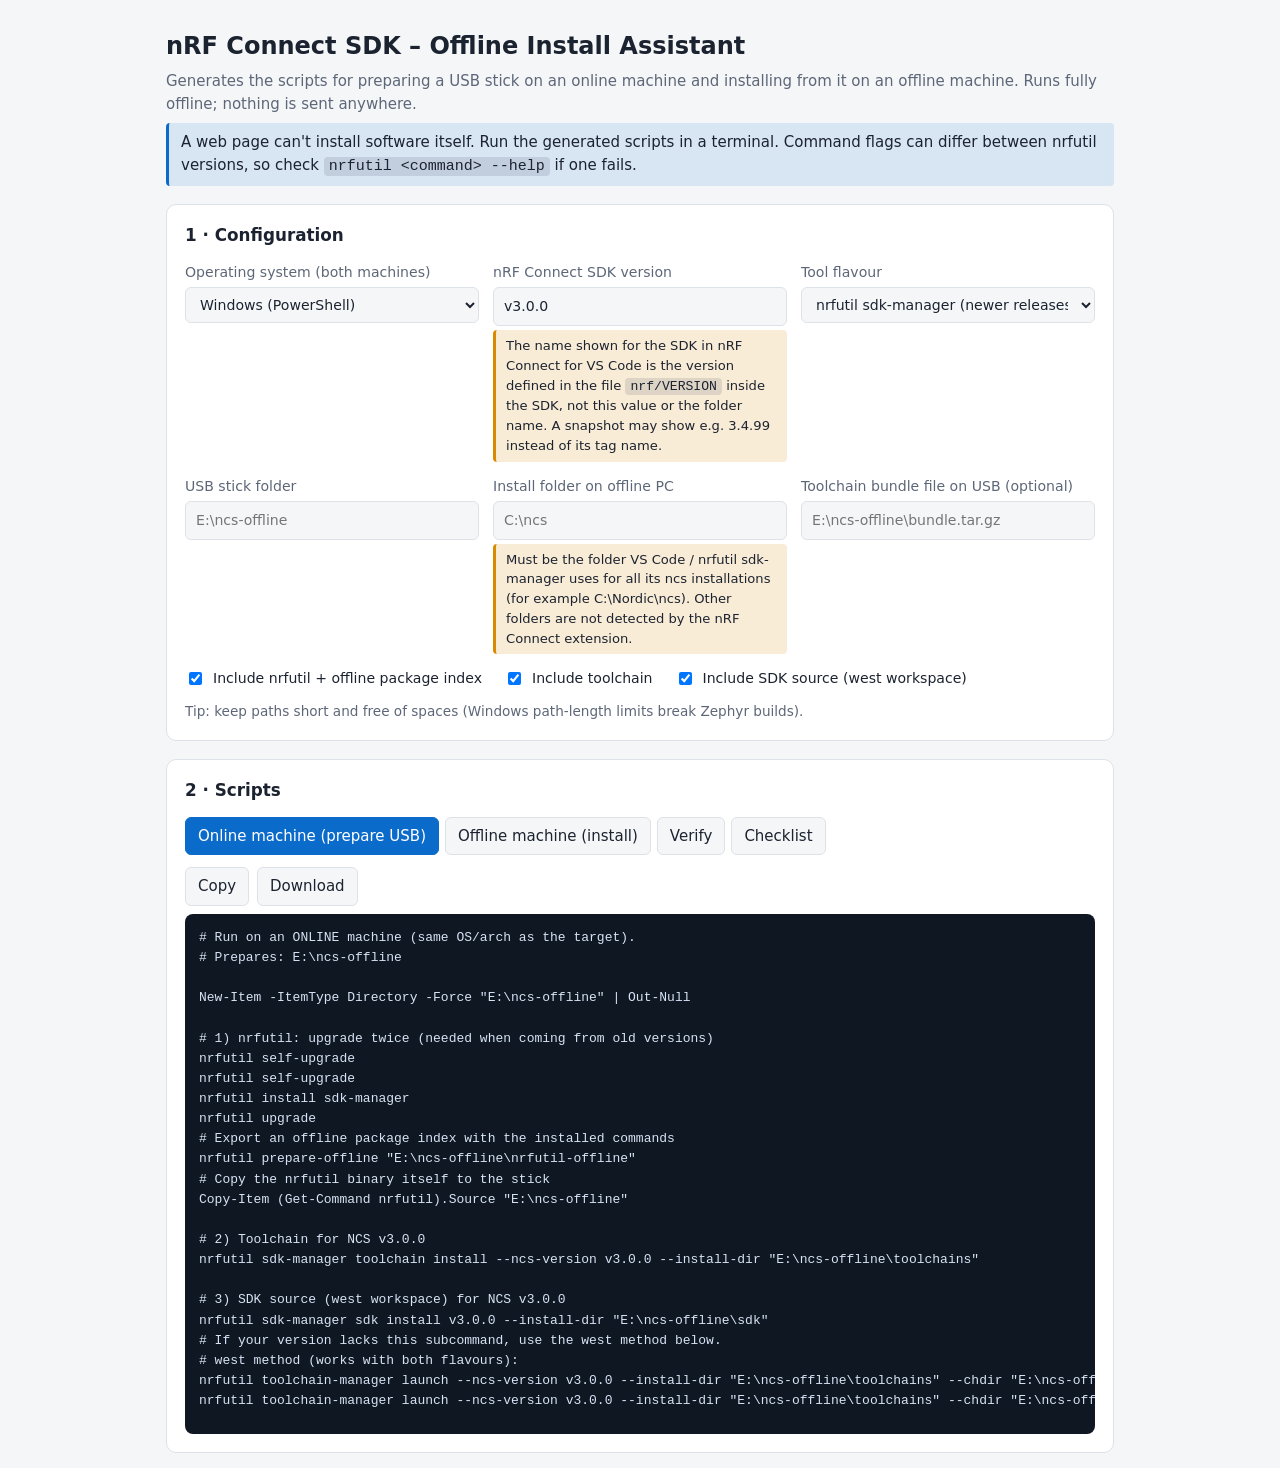
==== source/index.html @ 1c4de4f4 "update" ====
<!doctype html>
<html lang="en">
<head>
<meta charset="utf-8">
<meta name="viewport" content="width=device-width, initial-scale=1">
<title>NCS Offline Installer</title>
<link rel="stylesheet" href="style.css">
</head>
<body>
<header>
  <h1>nRF Connect SDK – Offline Install Assistant</h1>
  <p class="sub">Generates the scripts for preparing a USB stick on an online machine and installing from it on an offline machine. Runs fully offline; nothing is sent anywhere.</p>
  <p class="note">A web page can't install software itself. Run the generated scripts in a terminal. Command flags can differ between nrfutil versions, so check <code>nrfutil &lt;command&gt; --help</code> if one fails.</p>
</header>

<main>
  <section class="card" id="config">
    <h2>1 · Configuration</h2>
    <div class="grid">
      <label>Operating system (both machines)
        <select id="os">
          <option value="win">Windows (PowerShell)</option>
          <option value="linux">Linux (bash)</option>
          <option value="mac">macOS (bash/zsh)</option>
        </select>
      </label>
      <label>nRF Connect SDK version
        <input id="ver" value="v3.0.0" placeholder="v3.0.0">
        <span class="warn">The name shown for the SDK in nRF Connect for VS Code is the version defined in the file <code>nrf/VERSION</code> inside the SDK, not this value or the folder name. A snapshot may show e.g. 3.4.99 instead of its tag name.</span>
      </label>
      <label>Tool flavour
        <select id="mode">
          <option value="sdkm">nrfutil sdk-manager (newer releases)</option>
          <option value="tcm">nrfutil toolchain-manager (older releases)</option>
        </select>
      </label>
      <label>USB stick folder
        <input id="usb" placeholder="E:\ncs-offline">
      </label>
      <label>Install folder on offline PC
        <input id="root" placeholder="C:\ncs">
        <span class="warn">Must be the folder VS Code / nrfutil sdk-manager uses for all its ncs installations (for example C:\Nordic\ncs). Other folders are not detected by the nRF Connect extension.</span>
      </label>
      <label>Toolchain bundle file on USB (optional)
        <input id="bundle" placeholder="E:\ncs-offline\bundle.tar.gz">
      </label>
    </div>
    <div class="checks">
      <label><input type="checkbox" id="oNrfutil" checked> Include nrfutil + offline package index</label>
      <label><input type="checkbox" id="oTool" checked> Include toolchain</label>
      <label><input type="checkbox" id="oSdk" checked> Include SDK source (west workspace)</label>
    </div>
    <p class="hint">Tip: keep paths short and free of spaces (Windows path-length limits break Zephyr builds).</p>
  </section>

  <section class="card">
    <h2>2 · Scripts</h2>
    <div class="tabs" role="tablist">
      <button class="tab active" data-tab="online">Online machine (prepare USB)</button>
      <button class="tab" data-tab="offline">Offline machine (install)</button>
      <button class="tab" data-tab="verify">Verify</button>
      <button class="tab" data-tab="check">Checklist</button>
    </div>
    <div id="panel">
      <div class="toolbar" id="toolbar">
        <button id="copy">Copy</button>
        <button id="dl">Download</button>
        <span id="msg" aria-live="polite"></span>
      </div>
      <pre id="out"></pre>
      <ul id="checklist" hidden></ul>
    </div>
  </section>
</main>
<script src="app.js"></script>
</body>
</html>
---- source/style.css ----
:root{
  --bg:#f5f6f8;--card:#fff;--fg:#1c2330;--muted:#5d6778;--line:#dde1e8;
  --accent:#0b6bcb;--accent-fg:#fff;--code:#0f1723;--code-fg:#d7e3f4;
}
@media (prefers-color-scheme:dark){
  :root{--bg:#10151d;--card:#171e29;--fg:#e6ebf2;--muted:#94a0b3;--line:#2a3445;
        --accent:#4d9bf0;--accent-fg:#06121f;--code:#0a0f16;--code-fg:#d7e3f4}
}
*{box-sizing:border-box}
body{margin:0;background:var(--bg);color:var(--fg);
  font:15px/1.5 system-ui,-apple-system,"Segoe UI",Roboto,sans-serif}
header,main{max-width:980px;margin:0 auto;padding:0 16px}
header{padding-top:28px}
h1{font-size:1.5rem;margin:0 0 6px}
h2{font-size:1.05rem;margin:0 0 14px}
.sub{color:var(--muted);margin:0 0 8px}
.note{background:color-mix(in srgb,var(--accent) 12%,transparent);
  border-left:3px solid var(--accent);padding:8px 12px;border-radius:4px;margin:8px 0 18px}
.card{background:var(--card);border:1px solid var(--line);border-radius:10px;
  padding:18px;margin-bottom:18px}
.grid{display:grid;grid-template-columns:repeat(auto-fit,minmax(260px,1fr));gap:14px}
label{display:flex;flex-direction:column;gap:4px;font-size:.88rem;color:var(--muted)}
input[type=text],input:not([type]),select{
  font:inherit;color:var(--fg);background:var(--bg);border:1px solid var(--line);
  border-radius:6px;padding:8px 10px}
input:focus,select:focus,button:focus-visible{outline:2px solid var(--accent);outline-offset:1px}
.checks{display:flex;flex-wrap:wrap;gap:8px 22px;margin-top:14px}
.checks label{flex-direction:row;align-items:center;gap:8px;color:var(--fg)}
.hint{color:var(--muted);font-size:.85rem;margin:12px 0 0}
.tabs{display:flex;flex-wrap:wrap;gap:6px;margin-bottom:12px}
button{font:inherit;cursor:pointer;border-radius:6px;border:1px solid var(--line);
  background:var(--bg);color:var(--fg);padding:7px 12px}
.tab.active{background:var(--accent);color:var(--accent-fg);border-color:var(--accent)}
.toolbar{display:flex;align-items:center;gap:8px;margin-bottom:8px}
#msg{color:var(--muted);font-size:.85rem}
pre{margin:0;background:var(--code);color:var(--code-fg);padding:14px;border-radius:8px;
  overflow:auto;max-height:520px;font:13px/1.55 ui-monospace,Consolas,Menlo,monospace;
  white-space:pre}
#checklist{list-style:none;padding:0;margin:0}
#checklist li{padding:8px 0;border-bottom:1px solid var(--line)}
#checklist li:last-child{border-bottom:0}
#checklist label{flex-direction:row;gap:10px;align-items:flex-start;color:var(--fg);font-size:.95rem}
#checklist input:checked+span{color:var(--muted);text-decoration:line-through}
code{background:color-mix(in srgb,var(--muted) 18%,transparent);padding:1px 5px;border-radius:4px}
@media (max-width:520px){.tab{flex:1 1 100%}}
.warn{color:var(--fg);background:color-mix(in srgb,#d98a00 16%,transparent);
  border-left:3px solid #d98a00;padding:6px 10px;border-radius:4px;font-size:.82rem}
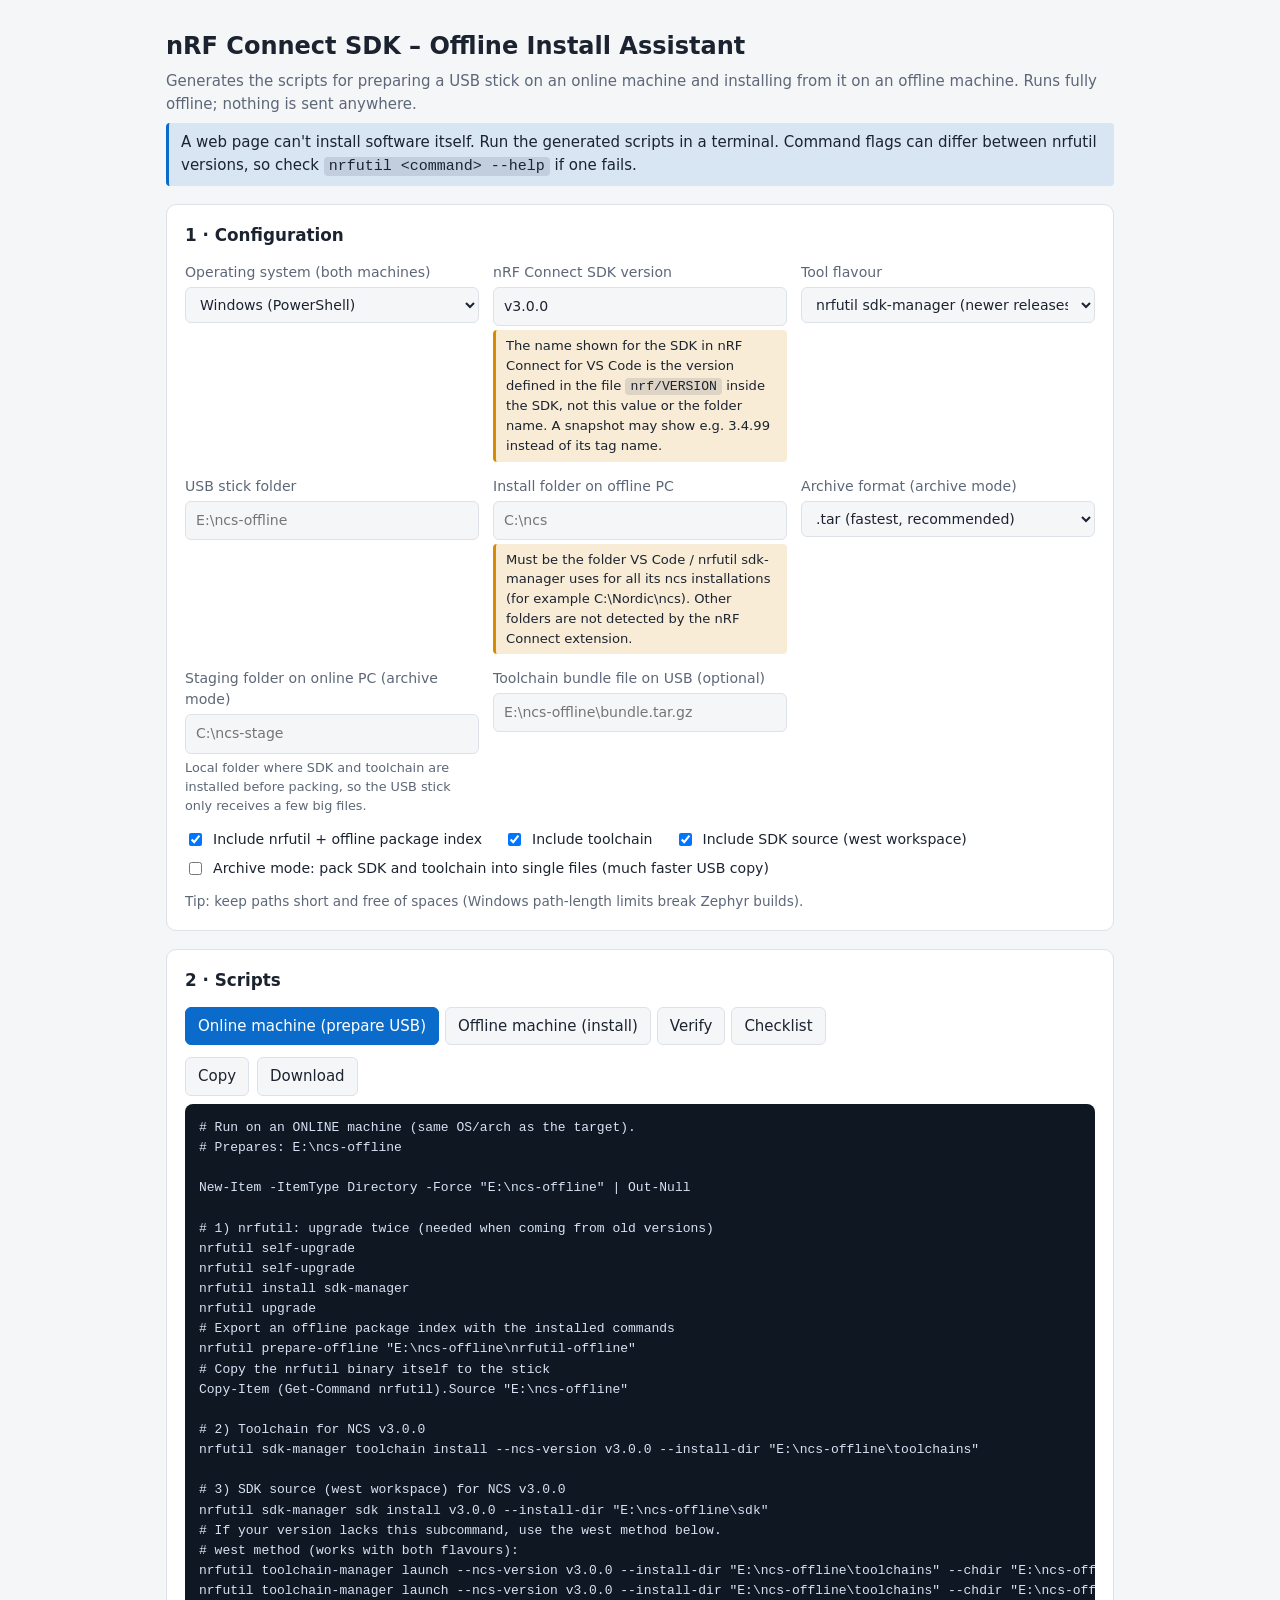
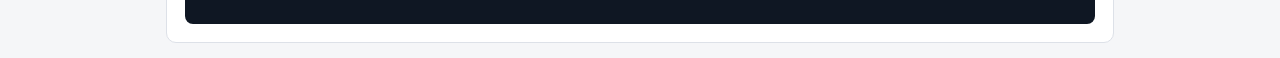
==== commit 64d4e804: "update" ====
--- a/source/index.html
+++ b/source/index.html
@@ -41,6 +41,16 @@
         <input id="root" placeholder="C:\ncs">
         <span class="warn">Must be the folder VS Code / nrfutil sdk-manager uses for all its ncs installations (for example C:\Nordic\ncs). Other folders are not detected by the nRF Connect extension.</span>
       </label>
+      <label>Archive format (archive mode)
+        <select id="fmt">
+          <option value="tar">.tar (fastest, recommended)</option>
+          <option value="tgz">.tar.gz (smaller, slower)</option>
+        </select>
+      </label>
+      <label>Staging folder on online PC (archive mode)
+        <input id="stage" placeholder="C:\ncs-stage">
+        <span class="hint2">Local folder where SDK and toolchain are installed before packing, so the USB stick only receives a few big files.</span>
+      </label>
       <label>Toolchain bundle file on USB (optional)
         <input id="bundle" placeholder="E:\ncs-offline\bundle.tar.gz">
       </label>
@@ -49,6 +59,7 @@
       <label><input type="checkbox" id="oNrfutil" checked> Include nrfutil + offline package index</label>
       <label><input type="checkbox" id="oTool" checked> Include toolchain</label>
       <label><input type="checkbox" id="oSdk" checked> Include SDK source (west workspace)</label>
+      <label><input type="checkbox" id="oArchive"> Archive mode: pack SDK and toolchain into single files (much faster USB copy)</label>
     </div>
     <p class="hint">Tip: keep paths short and free of spaces (Windows path-length limits break Zephyr builds).</p>
   </section>
--- a/source/style.css
+++ b/source/style.css
@@ -45,3 +45,4 @@
 @media (max-width:520px){.tab{flex:1 1 100%}}
 .warn{color:var(--fg);background:color-mix(in srgb,#d98a00 16%,transparent);
   border-left:3px solid #d98a00;padding:6px 10px;border-radius:4px;font-size:.82rem}
+.hint2{color:var(--muted);font-size:.8rem}
